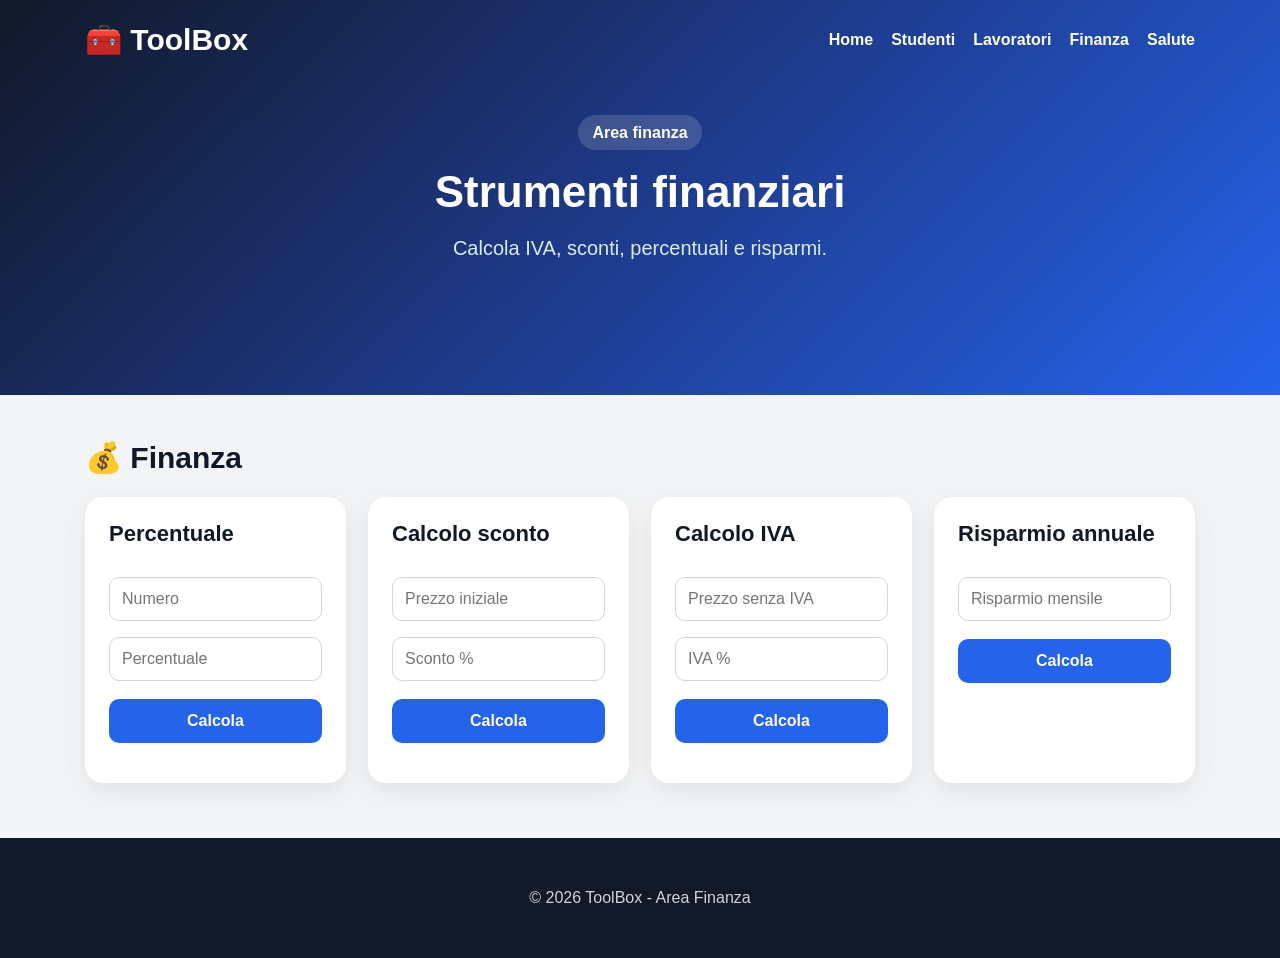
==== finanza.html @ 841a2708 "Add files via upload aggiunte pagine categoria" ====
<!DOCTYPE html>
<html lang="it">
<head>
  <meta charset="UTF-8">
  <meta name="viewport" content="width=device-width, initial-scale=1.0">
  <title>ToolBox Finanza</title>
  <link rel="stylesheet" href="style.css">
</head>
<body>

<header class="hero">
  <nav>
    <a href="index.html" class="logo">🧰 ToolBox</a>
    <div class="nav-links">
      <a href="index.html">Home</a>
      <a href="studenti.html">Studenti</a>
      <a href="lavoratori.html">Lavoratori</a>
      <a href="finanza.html">Finanza</a>
      <a href="salute.html">Salute</a>
    </div>
  </nav>

  <div class="hero-content">
    <span class="badge">Area finanza</span>
    <h2>Strumenti finanziari</h2>
    <p>Calcola IVA, sconti, percentuali e risparmi.</p>
  </div>
</header>

<main>

<section class="category">
<h2>💰 Finanza</h2>

<div class="grid">

<section class="tool-card">
<h3>Percentuale</h3>

<input id="numero" type="number" placeholder="Numero">
<input id="percentuale" type="number" placeholder="Percentuale">

<button onclick="calcolaPercentuale()">Calcola</button>

<p id="risultatoPercentuale"></p>

</section>

<section class="tool-card">
<h3>Calcolo sconto</h3>

<input id="prezzo" type="number" placeholder="Prezzo iniziale">
<input id="sconto" type="number" placeholder="Sconto %">

<button onclick="calcolaSconto()">Calcola</button>

<p id="risultatoSconto"></p>

</section>

<section class="tool-card">
<h3>Calcolo IVA</h3>

<input id="prezzoIva" type="number" placeholder="Prezzo senza IVA">
<input id="iva" type="number" placeholder="IVA %">

<button onclick="calcolaIva()">Calcola</button>

<p id="risultatoIva"></p>

</section>

<section class="tool-card">
<h3>Risparmio annuale</h3>

<input id="risparmioMensile" type="number" placeholder="Risparmio mensile">

<button onclick="calcolaRisparmio()">Calcola</button>

<p id="risultatoRisparmio"></p>

</section>

</div>

</section>

</main>

<footer>
<p>© 2026 ToolBox - Area Finanza</p>
</footer>

<script src="script.js"></script>

</body>
</html>
---- style.css ----
html {
  scroll-behavior: smooth;
}

* {
  box-sizing: border-box;
}

body {
  margin: 0;
  font-family: Arial, sans-serif;
  background: #f3f4f6;
  color: #111827;
}

.hero {
  background: linear-gradient(135deg, #111827, #1e3a8a, #2563eb);
  color: white;
  padding-bottom: 70px;
}

nav {
  max-width: 1150px;
  margin: auto;
  padding: 22px 20px;
  display: flex;
  justify-content: space-between;
  align-items: center;
}

.logo {
  display: flex;
  align-items: center;
  gap: 10px;
  color: white;
  text-decoration: none;
  font-size: 30px;
  font-weight: bold;
}

.logo-icon {
  background: white;
  color: #2563eb;
  width: 42px;
  height: 42px;
  border-radius: 12px;
  display: flex;
  align-items: center;
  justify-content: center;
  font-size: 24px;
}
.nav-links {
  display: flex;
  gap: 18px;
}

.nav-links a {
  color: white;
  text-decoration: none;
  font-weight: bold;
}

.hero-content {
  max-width: 900px;
  margin: auto;
  text-align: center;
  padding: 45px 20px;
}

.badge {
  background: rgba(255,255,255,0.15);
  padding: 9px 14px;
  border-radius: 999px;
  font-weight: bold;
}

.hero-content h2 {
  font-size: 44px;
  margin: 25px 0 15px;
}

.hero-content p {
  font-size: 20px;
  color: #dbeafe;
}

#searchInput {
  margin-top: 25px;
  width: 100%;
  max-width: 520px;
  padding: 16px;
  border-radius: 14px;
  border: none;
  font-size: 17px;
}

.stats {
  margin-top: 25px;
  display: flex;
  gap: 15px;
  justify-content: center;
  flex-wrap: wrap;
}

.stats a {
  background: white;
  color: #111827;
  padding: 11px 16px;
  border-radius: 12px;
  font-weight: bold;
  text-decoration: none;
  transition: 0.2s;
}

.stats a:hover {
  transform: translateY(-2px);
  background: #f3f4f6;
}

main {
  max-width: 1150px;
  margin: 45px auto;
  padding: 0 20px;
}

.category {
  margin-bottom: 55px;
}

.category h2 {
  font-size: 30px;
  margin-bottom: 22px;
}

.grid {
  display: grid;
  grid-template-columns: repeat(auto-fit, minmax(260px, 1fr));
  gap: 22px;
}

.tool-card {
  background: white;
  border-radius: 18px;
  padding: 24px;
  box-shadow: 0 8px 25px rgba(0,0,0,0.08);
  transition: 0.2s;
}

.tool-card:hover {
  transform: translateY(-4px);
}

.tool-card h3 {
  margin-top: 0;
  font-size: 22px;
}

input, select {
  width: 100%;
  padding: 12px;
  margin: 8px 0;
  border: 1px solid #d1d5db;
  border-radius: 10px;
  font-size: 16px;
}

button {
  width: 100%;
  margin-top: 10px;
  background: #2563eb;
  color: white;
  border: none;
  padding: 13px;
  border-radius: 10px;
  cursor: pointer;
  font-size: 16px;
  font-weight: bold;
}

button:hover {
  background: #1d4ed8;
}

.tool-card p {
  margin-bottom: 0;
  font-weight: bold;
  color: #1e40af;
}

footer {
  text-align: center;
  padding: 35px 20px;
  background: #111827;
  color: white;
}

footer p {
  color: #d1d5db;
}

@media (max-width: 700px) {
  nav {
    flex-direction: column;
    gap: 15px;
  }

  .nav-links {
    flex-wrap: wrap;
    justify-content: center;
  }

  .hero-content h2 {
    font-size: 32px;
  }

  .hero-content p {
    font-size: 17px;
  }
}
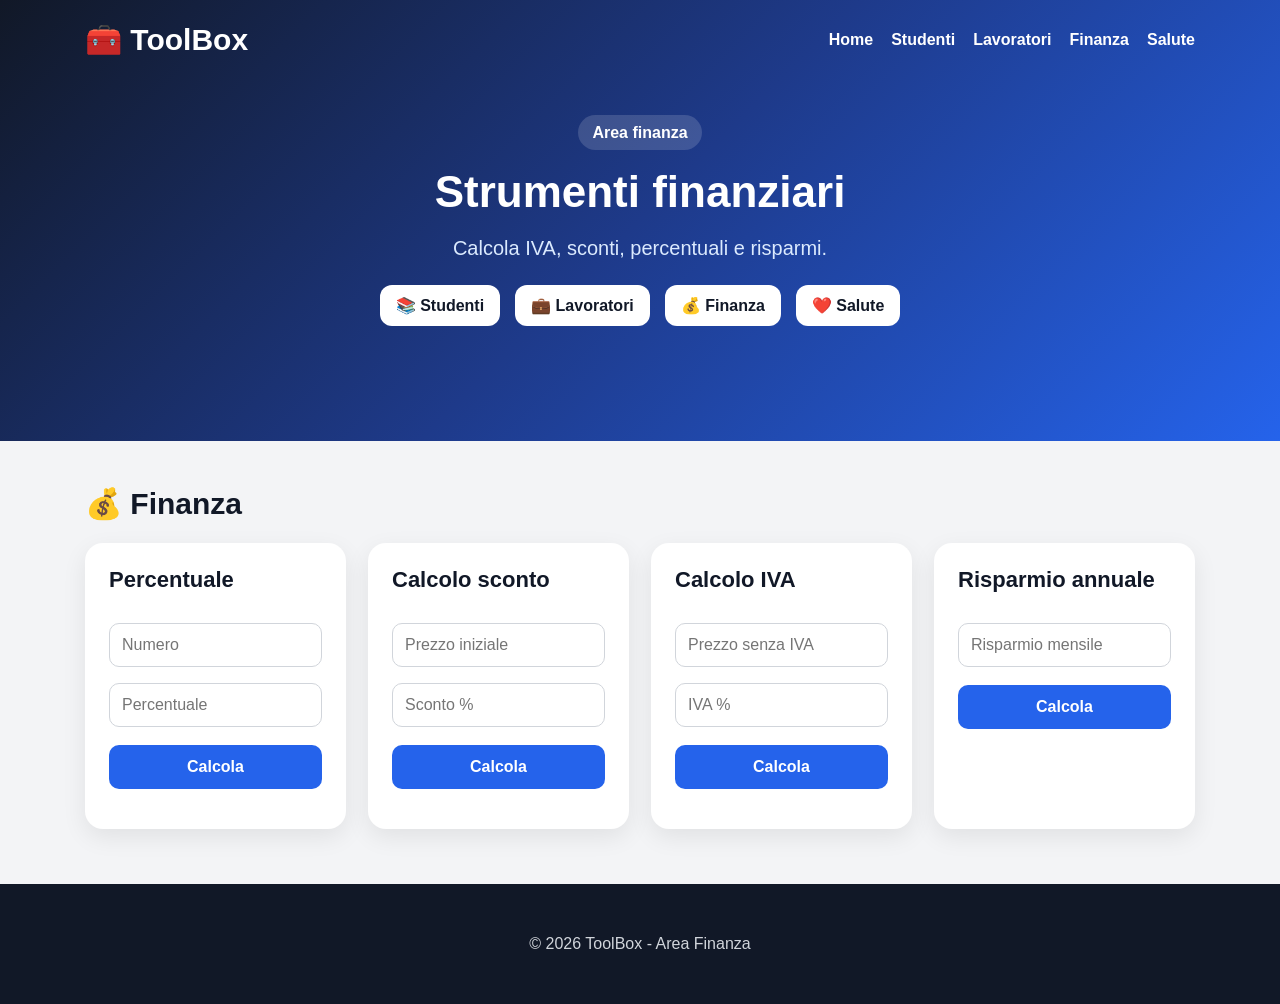
==== commit e6df119c: "v10 Rivisti collegamenti tra le varie pagine" ====
--- a/finanza.html
+++ b/finanza.html
@@ -24,6 +24,12 @@
     <span class="badge">Area finanza</span>
     <h2>Strumenti finanziari</h2>
     <p>Calcola IVA, sconti, percentuali e risparmi.</p>
+    <div class="stats">
+      <a href="studenti.html">📚 Studenti</a>
+      <a href="lavoratori.html">💼 Lavoratori</a>
+      <a href="finanza.html">💰 Finanza</a>
+      <a href="salute.html">❤️ Salute</a>
+    </div>
   </div>
 </header>
 
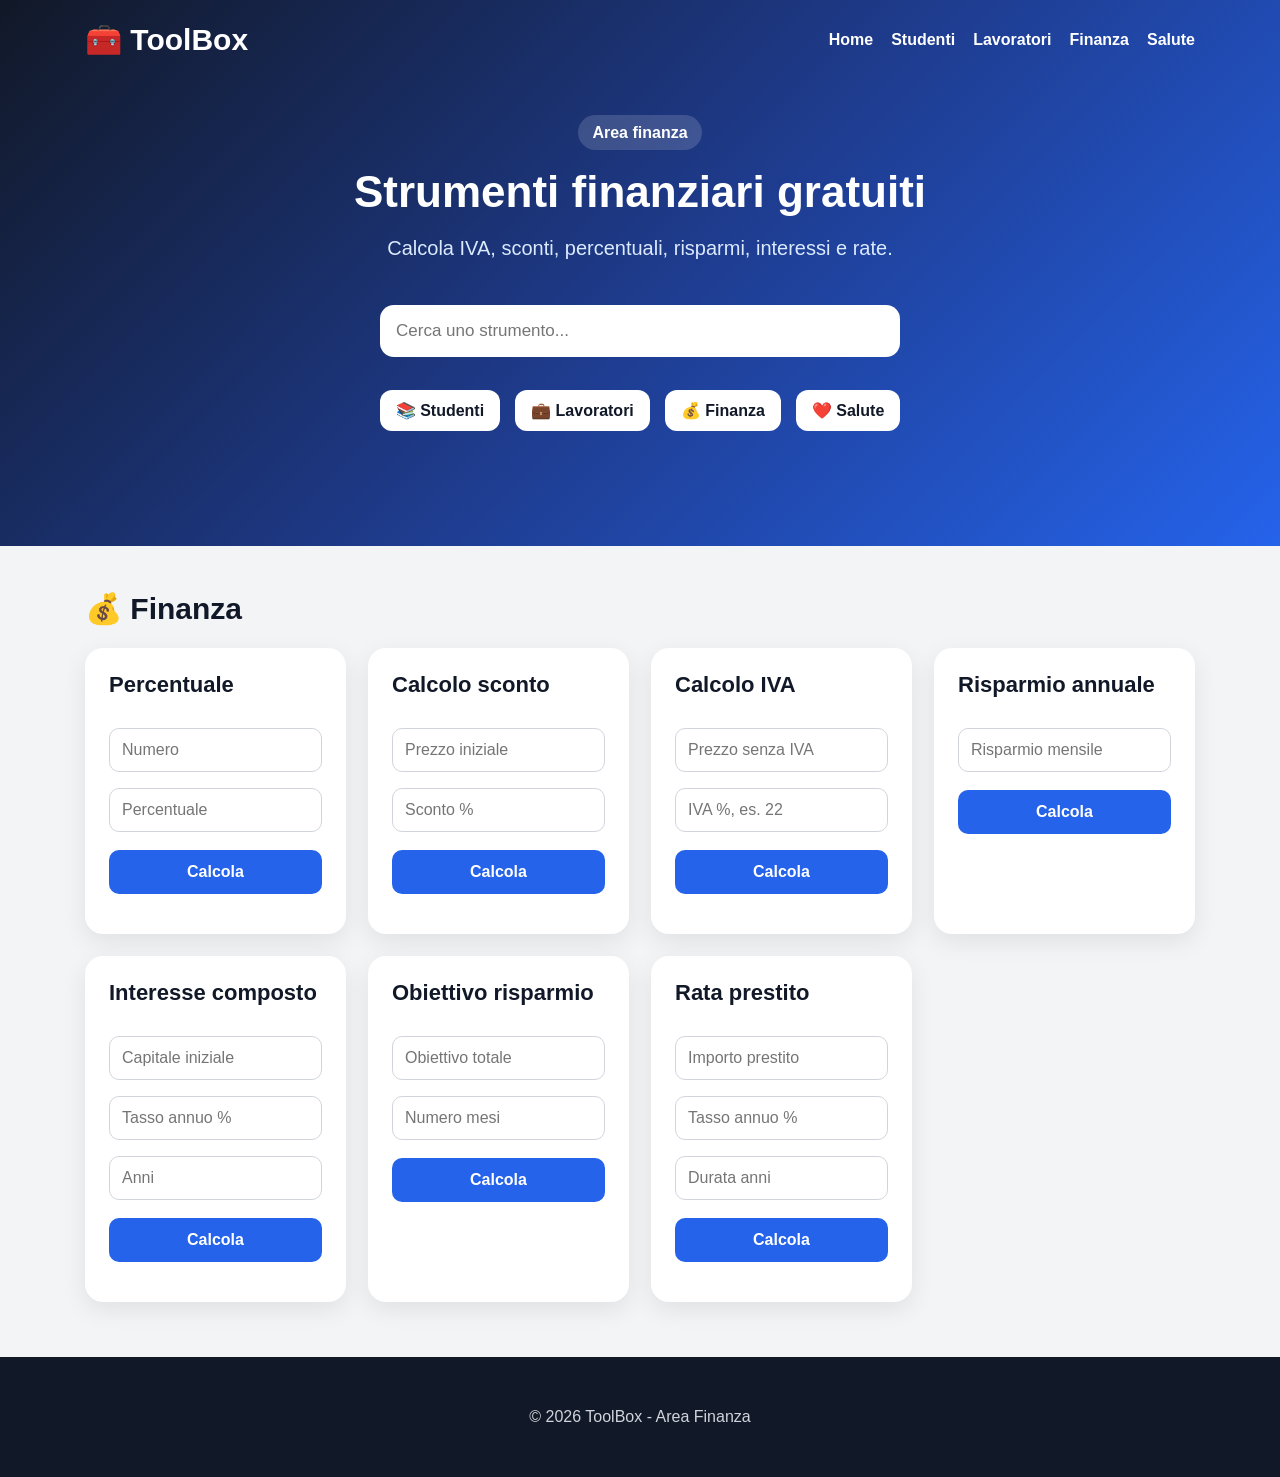
==== commit 5087b265: "v14 risoluzione bug" ====
--- a/finanza.html
+++ b/finanza.html
@@ -3,7 +3,8 @@
 <head>
   <meta charset="UTF-8">
   <meta name="viewport" content="width=device-width, initial-scale=1.0">
-  <title>ToolBox Finanza</title>
+  <title>ToolBox Finanza - Strumenti finanziari gratuiti</title>
+  <link rel="icon" href="favicon.svg" type="image/svg+xml">
   <link rel="stylesheet" href="style.css">
 </head>
 <body>
@@ -22,8 +23,11 @@
 
   <div class="hero-content">
     <span class="badge">Area finanza</span>
-    <h2>Strumenti finanziari</h2>
-    <p>Calcola IVA, sconti, percentuali e risparmi.</p>
+    <h2>Strumenti finanziari gratuiti</h2>
+    <p>Calcola IVA, sconti, percentuali, risparmi, interessi e rate.</p>
+
+    <input id="searchInput" type="text" placeholder="Cerca uno strumento...">
+
     <div class="stats">
       <a href="studenti.html">📚 Studenti</a>
       <a href="lavoratori.html">💼 Lavoratori</a>
@@ -35,69 +39,77 @@
 
 <main>
 
-<section class="category">
-<h2>💰 Finanza</h2>
+  <section class="category">
+    <h2>💰 Finanza</h2>
 
-<div class="grid">
+    <div class="grid">
 
-<section class="tool-card">
-<h3>Percentuale</h3>
+      <section class="tool-card" data-name="percentuale calcolo matematica">
+        <h3>Percentuale</h3>
+        <input id="numero" type="number" placeholder="Numero">
+        <input id="percentuale" type="number" placeholder="Percentuale">
+        <button onclick="calcolaPercentuale()">Calcola</button>
+        <p id="risultatoPercentuale"></p>
+      </section>
 
-<input id="numero" type="number" placeholder="Numero">
-<input id="percentuale" type="number" placeholder="Percentuale">
+      <section class="tool-card" data-name="sconto prezzo offerte saldi">
+        <h3>Calcolo sconto</h3>
+        <input id="prezzo" type="number" placeholder="Prezzo iniziale">
+        <input id="sconto" type="number" placeholder="Sconto %">
+        <button onclick="calcolaSconto()">Calcola</button>
+        <p id="risultatoSconto"></p>
+      </section>
 
-<button onclick="calcolaPercentuale()">Calcola</button>
+      <section class="tool-card" data-name="iva tasse prezzo">
+        <h3>Calcolo IVA</h3>
+        <input id="prezzoIva" type="number" placeholder="Prezzo senza IVA">
+        <input id="iva" type="number" placeholder="IVA %, es. 22">
+        <button onclick="calcolaIva()">Calcola</button>
+        <p id="risultatoIva"></p>
+      </section>
 
-<p id="risultatoPercentuale"></p>
+      <section class="tool-card" data-name="risparmio mensile annuale soldi">
+        <h3>Risparmio annuale</h3>
+        <input id="risparmioMensile" type="number" placeholder="Risparmio mensile">
+        <button onclick="calcolaRisparmio()">Calcola</button>
+        <p id="risultatoRisparmio"></p>
+      </section>
 
-</section>
+      <section class="tool-card" data-name="interesse composto investimento capitale rendimento">
+        <h3>Interesse composto</h3>
+        <input id="capitaleIniziale" type="number" placeholder="Capitale iniziale">
+        <input id="tassoInteresse" type="number" placeholder="Tasso annuo %">
+        <input id="anniInvestimento" type="number" placeholder="Anni">
+        <button onclick="calcolaInteresseComposto()">Calcola</button>
+        <p id="risultatoInteresseComposto"></p>
+      </section>
 
-<section class="tool-card">
-<h3>Calcolo sconto</h3>
+      <section class="tool-card" data-name="obiettivo risparmio soldi mensile">
+        <h3>Obiettivo risparmio</h3>
+        <input id="obiettivoRisparmio" type="number" placeholder="Obiettivo totale">
+        <input id="mesiRisparmio" type="number" placeholder="Numero mesi">
+        <button onclick="calcolaObiettivoRisparmio()">Calcola</button>
+        <p id="risultatoObiettivoRisparmio"></p>
+      </section>
 
-<input id="prezzo" type="number" placeholder="Prezzo iniziale">
-<input id="sconto" type="number" placeholder="Sconto %">
+      <section class="tool-card" data-name="prestito rata mensile finanziamento">
+        <h3>Rata prestito</h3>
+        <input id="importoPrestito" type="number" placeholder="Importo prestito">
+        <input id="tassoPrestito" type="number" placeholder="Tasso annuo %">
+        <input id="anniPrestito" type="number" placeholder="Durata anni">
+        <button onclick="calcolaRataPrestito()">Calcola</button>
+        <p id="risultatoRataPrestito"></p>
+      </section>
 
-<button onclick="calcolaSconto()">Calcola</button>
-
-<p id="risultatoSconto"></p>
-
-</section>
-
-<section class="tool-card">
-<h3>Calcolo IVA</h3>
-
-<input id="prezzoIva" type="number" placeholder="Prezzo senza IVA">
-<input id="iva" type="number" placeholder="IVA %">
-
-<button onclick="calcolaIva()">Calcola</button>
-
-<p id="risultatoIva"></p>
-
-</section>
-
-<section class="tool-card">
-<h3>Risparmio annuale</h3>
-
-<input id="risparmioMensile" type="number" placeholder="Risparmio mensile">
-
-<button onclick="calcolaRisparmio()">Calcola</button>
-
-<p id="risultatoRisparmio"></p>
-
-</section>
-
-</div>
-
-</section>
+    </div>
+  </section>
 
 </main>
 
 <footer>
-<p>© 2026 ToolBox - Area Finanza</p>
+  <p>© 2026 ToolBox - Area Finanza</p>
 </footer>
 
 <script src="script.js"></script>
-
 </body>
 </html>
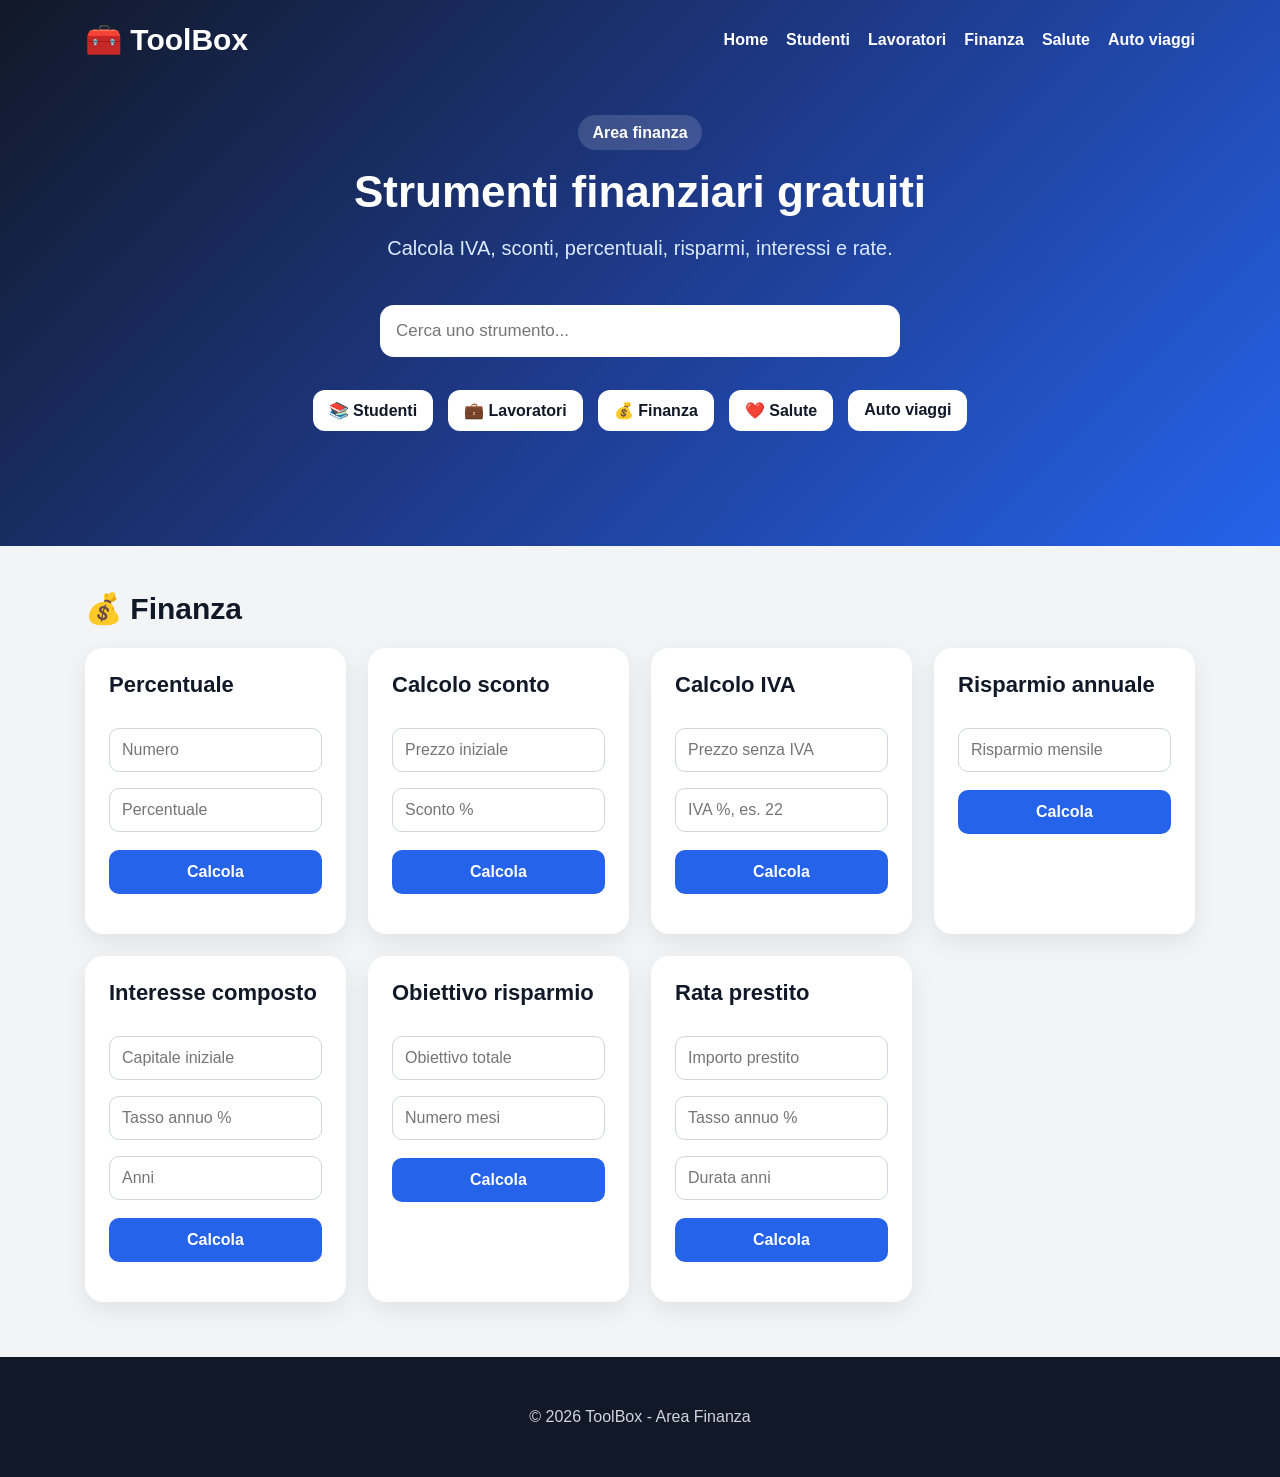
==== commit 74e3c675: "v15 aggiunta nuova categoria" ====
--- a/finanza.html
+++ b/finanza.html
@@ -5,6 +5,8 @@
   <meta name="viewport" content="width=device-width, initial-scale=1.0">
   <title>ToolBox Finanza - Strumenti finanziari gratuiti</title>
   <link rel="icon" href="favicon.svg" type="image/svg+xml">
+  <link rel="manifest" href="manifest.json">
+  <meta name="theme-color" content="#2563eb">
   <link rel="stylesheet" href="style.css">
 </head>
 <body>
@@ -15,9 +17,10 @@
     <div class="nav-links">
       <a href="index.html">Home</a>
       <a href="studenti.html">Studenti</a>
-      <a href="lavoratori.html">Lavoratori</a>
-      <a href="finanza.html">Finanza</a>
-      <a href="salute.html">Salute</a>
+      <a href="lavoratori.html">Lavoratori</a>
+      <a href="finanza.html">Finanza</a>
+      <a href="salute.html">Salute</a>
+      <a href="auto-viaggi.html">Auto viaggi</a>
     </div>
   </nav>
 
@@ -33,9 +36,10 @@
       <a href="lavoratori.html">💼 Lavoratori</a>
       <a href="finanza.html">💰 Finanza</a>
       <a href="salute.html">❤️ Salute</a>
-    </div>
-  </div>
-</header>
+      <a href="auto-viaggi.html">Auto viaggi</a>
+    </div>
+  </div>
+</header>
 
 <main>
 
@@ -112,4 +116,4 @@
 
 <script src="script.js"></script>
 </body>
-</html>+</html>
